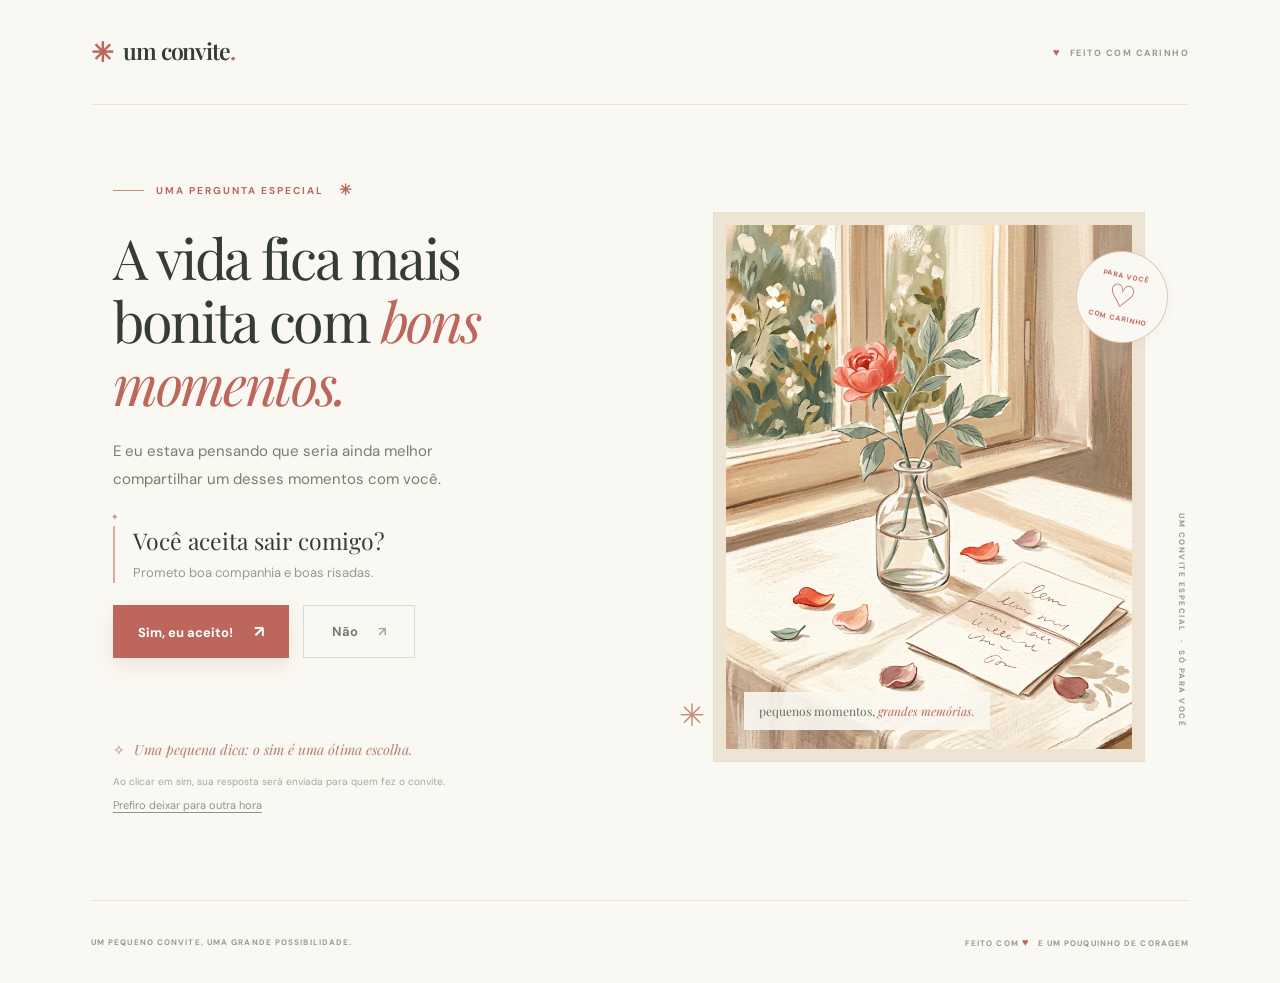
==== index.html @ 78d5b5eb "Create interactive invitation with email response Co-authored-by: arena-agent <297053741+arena-agent" ====
<!doctype html>
<html lang="pt-BR">
<head>
  <meta charset="utf-8">
  <meta name="viewport" content="width=device-width, initial-scale=1">
  <meta name="theme-color" content="#faf7f0">
  <meta name="description" content="Um pequeno convite, feito com carinho.">
  <title>Um convite para você ♡</title>
  <link rel="preconnect" href="https://fonts.googleapis.com">
  <link rel="preconnect" href="https://fonts.gstatic.com" crossorigin>
  <link href="https://fonts.googleapis.com/css2?family=DM+Sans:wght@400;500;600;700&family=Playfair+Display:ital,wght@0,400;0,500;0,600;1,400;1,500&display=swap" rel="stylesheet">
  <link rel="stylesheet" href="style.css">
  <script src="config.js" defer></script>
  <script src="script.js" defer></script>
</head>
<body>
  <div class="page-shell">
    <header class="header">
      <a class="brand" href="./" aria-label="Um convite, início"><span class="brand-icon">✳</span> um convite<span class="brand-dot">.</span></a>
      <span class="header-note"><span class="tiny-heart">♥</span> FEITO COM CARINHO</span>
    </header>

    <main class="invitation" id="convite">
      <section class="copy" aria-labelledby="title">
        <div class="eyebrow"><span class="eyebrow-line"></span> UMA PERGUNTA ESPECIAL <span class="eyebrow-star">✳</span></div>
        <h1 id="title">A vida fica mais<br>bonita com <em>bons<br class="desktop-break"> momentos.</em></h1>
        <p class="intro">E eu estava pensando que seria ainda melhor compartilhar um desses momentos com você.</p>
        <div class="question-block">
          <span class="question-sparkle" aria-hidden="true">✦</span>
          <p class="question">Você aceita sair comigo?</p>
          <p class="question-subtitle">Prometo boa companhia e boas risadas.</p>
        </div>

        <div id="response-area">
          <div class="button-playground" id="playground" aria-label="Opções de resposta">
            <button class="button button-yes" id="yes-button" type="button">Sim, eu aceito! <span aria-hidden="true">↗</span></button>
            <button class="button button-no" id="no-button" type="button">Não <span aria-hidden="true">↗</span></button>
          </div>
          <p class="playful-message" id="playful-message" aria-live="polite"><span aria-hidden="true">✧</span> Uma pequena dica: o sim é uma ótima escolha.</p>
          <p class="privacy-note">Ao clicar em sim, sua resposta será enviada para quem fez o convite.</p>
          <button class="decline-link" id="decline-button" type="button">Prefiro deixar para outra hora</button>
        </div>
        <div class="result" id="result" role="status" aria-live="polite" hidden></div>
      </section>

      <aside class="art-side" aria-label="Ilustração de uma flor em um vaso">
        <div class="art-frame">
          <img src="assets/convite-illustration.png" alt="Uma flor delicada em um vaso, ao lado de um bilhete." width="1024" height="1536">
          <span class="art-stamp" aria-hidden="true"><span>PARA VOCÊ</span><b>♡</b><span>COM CARINHO</span></span>
          <span class="art-caption">pequenos momentos, <em>grandes memórias.</em></span>
        </div>
        <span class="side-note" aria-hidden="true">UM CONVITE ESPECIAL&nbsp; · &nbsp;SÓ PARA VOCÊ</span>
        <span class="art-sparkle" aria-hidden="true">✳</span>
      </aside>
    </main>

    <footer class="footer"><span>UM PEQUENO CONVITE, UMA GRANDE POSSIBILIDADE.</span><span>FEITO COM <span class="tiny-heart">♥</span> E UM POUQUINHO DE CORAGEM</span></footer>
  </div>
</body>
</html>
---- style.css ----
:root{--ink:#343c34;--muted:#7f8678;--rose:#bd675c;--rose-dark:#a95149;--paper:#faf8f2;--line:#e8e6da;--serif:'Playfair Display',Georgia,serif;--sans:'DM Sans',Arial,sans-serif}
*{box-sizing:border-box}
html{background:var(--paper)}
body{margin:0;color:var(--ink);font-family:var(--sans);background:var(--paper)}
button{font:inherit}
button:focus-visible,a:focus-visible{outline:3px solid #ce8f78;outline-offset:4px}
[hidden]{display:none!important}
.page-shell{max-width:1440px;margin:auto;padding:0 7.1%}
.header{height:105px;display:flex;align-items:center;justify-content:space-between;border-bottom:1px solid var(--line)}
.brand{text-decoration:none;color:var(--ink);font-family:var(--serif);font-weight:600;font-size:23px;letter-spacing:-1.2px}.brand-icon{font-family:Georgia,serif;color:var(--rose);font-size:27px;vertical-align:-2px;margin-right:6px}.brand-dot{color:var(--rose)}
.header-note,.footer,.side-note{font-size:9px;letter-spacing:1.5px;font-weight:700;color:#969b8d}.tiny-heart{color:var(--rose);font-size:11px;margin-right:5px}
.invitation{min-height:690px;display:grid;grid-template-columns:1fr 0.88fr;gap:8%;align-items:center;padding:75px 2% 83px}
.copy{max-width:570px}.eyebrow{display:flex;align-items:center;gap:12px;color:var(--rose);font-size:10px;font-weight:700;letter-spacing:2px}.eyebrow-line{height:1px;width:31px;background:#c68b7d}.eyebrow-star{font-size:15px;margin-left:3px}
h1{font-family:var(--serif);font-size:clamp(43px,4.35vw,67px);font-weight:400;letter-spacing:-2.3px;line-height:1.13;margin:26px 0 23px}h1 em{font-weight:400;color:var(--rose)}
.intro{max-width:410px;color:#777e70;font-size:15px;line-height:1.85;margin:0}
.question-block{position:relative;margin:33px 0 22px;padding-left:18px;border-left:2px solid #dfaa9b}.question{font-family:var(--serif);font-size:23px;line-height:1.3;margin:0 0 7px}.question-subtitle{font-size:13px;color:#969b8d;margin:0;line-height:1.5}.question-sparkle{position:absolute;color:#c88f7b;left:-4px;top:-15px;font-size:9px;background:var(--paper)}
.button-playground{position:relative;width:100%;height:135px}.button{border:0;height:53px;padding:0 25px;cursor:pointer;font-weight:700;font-size:13px;transition:background .2s,box-shadow .2s}.button-yes{background:var(--rose);color:white;box-shadow:0 7px 18px #b96b5c27}.button-yes:hover{background:var(--rose-dark)}.button-yes:disabled{cursor:wait;opacity:.75}.button-yes span{margin-left:18px;font-size:16px}.button-no{background:transparent;border:1px solid #d9dbce;color:#777e70;min-width:112px}.button-no span{margin-left:17px;color:#a8ab9e}.button-no:hover{background:#fff}.button-playground .button{position:absolute;top:0}.button-playground .button-yes{left:0;z-index:1}.button-playground .button-no{left:190px}
.playful-message{margin:0;color:#b77d70;font-family:var(--serif);font-style:italic;font-size:14px;min-height:21px}.playful-message span{font-style:normal;margin-right:5px}.privacy-note{font-size:10px;line-height:1.6;color:#a4a99d;margin:13px 0 3px;max-width:390px}.decline-link{border:0;padding:5px 0;background:none;text-decoration:underline;text-underline-offset:3px;color:#8e9587;font-size:11px;cursor:pointer}
.art-side{position:relative;padding:0 22px 22px 0;max-width:480px;width:100%;justify-self:end}.art-frame{height:550px;position:relative;background:#eee4d4;padding:12px;border:1px solid #e9dfd1}.art-frame:after{content:'';position:absolute;z-index:-1;inset:20px -22px -22px 20px;border:1px solid #d9c4ae}.art-frame img{width:100%;height:100%;object-fit:cover;object-position:center 53%;display:block}.art-stamp{position:absolute;right:-24px;top:38px;width:92px;height:92px;border-radius:50%;background:#faf8f2;border:1px solid #dfc9b9;display:flex;flex-direction:column;align-items:center;justify-content:center;color:var(--rose);transform:rotate(12deg);box-shadow:0 2px 12px #544b3d0b}.art-stamp span{font-size:7px;letter-spacing:1px;font-weight:700}.art-stamp b{font-family:Georgia,serif;font-size:31px;font-weight:400;line-height:1.1}.art-caption{position:absolute;bottom:31px;left:30px;background:#faf8f0e8;padding:11px 15px;font-family:var(--serif);font-size:12px;color:#646e5e}.art-caption em{color:var(--rose)}.side-note{position:absolute;right:-20px;bottom:57px;writing-mode:vertical-rl;font-size:8px}.art-sparkle{position:absolute;left:-34px;bottom:48px;color:#c88f7b;font-size:31px}
.result{max-width:430px;padding:25px 26px;border:1px solid #e7d5c8;background:#fffaf5}.result-icon{font-size:26px;color:var(--rose)}.result h2{font-family:var(--serif);font-weight:400;font-size:27px;margin:8px 0}.result p{color:#777e70;font-size:14px;line-height:1.7;margin:0}.retry-button{margin-top:20px}
.footer{border-top:1px solid var(--line);min-height:83px;display:flex;justify-content:space-between;align-items:center;gap:20px;font-size:8px;letter-spacing:1.1px}
@media(max-width:800px){.page-shell{padding:0 6%}.header{height:76px}.invitation{grid-template-columns:1fr;gap:55px;padding:58px 2% 65px}.copy{max-width:none}.art-side{justify-self:center;max-width:460px}.art-frame{height:480px}.footer{line-height:1.6}.header-note{font-size:8px}h1{font-size:clamp(42px,8vw,60px)}}
@media(max-width:420px){.header-note{letter-spacing:.8px;font-size:7px}.brand{font-size:21px}.invitation{padding-top:48px}.desktop-break{display:none}h1{font-size:42px;letter-spacing:-1.7px}.question{font-size:21px}.button{padding:0 18px;font-size:12px}.button-yes span{margin-left:10px}.button-playground .button-no{left:163px;min-width:93px}.button-no span{margin-left:9px}.art-frame{height:390px}.art-stamp{width:75px;height:75px;right:-15px}.art-stamp span{font-size:6px}.art-stamp b{font-size:25px}.footer{align-items:flex-start;flex-direction:column;justify-content:center;gap:8px;padding:18px 0}}
@media(prefers-reduced-motion:reduce){*{transition:none!important}}
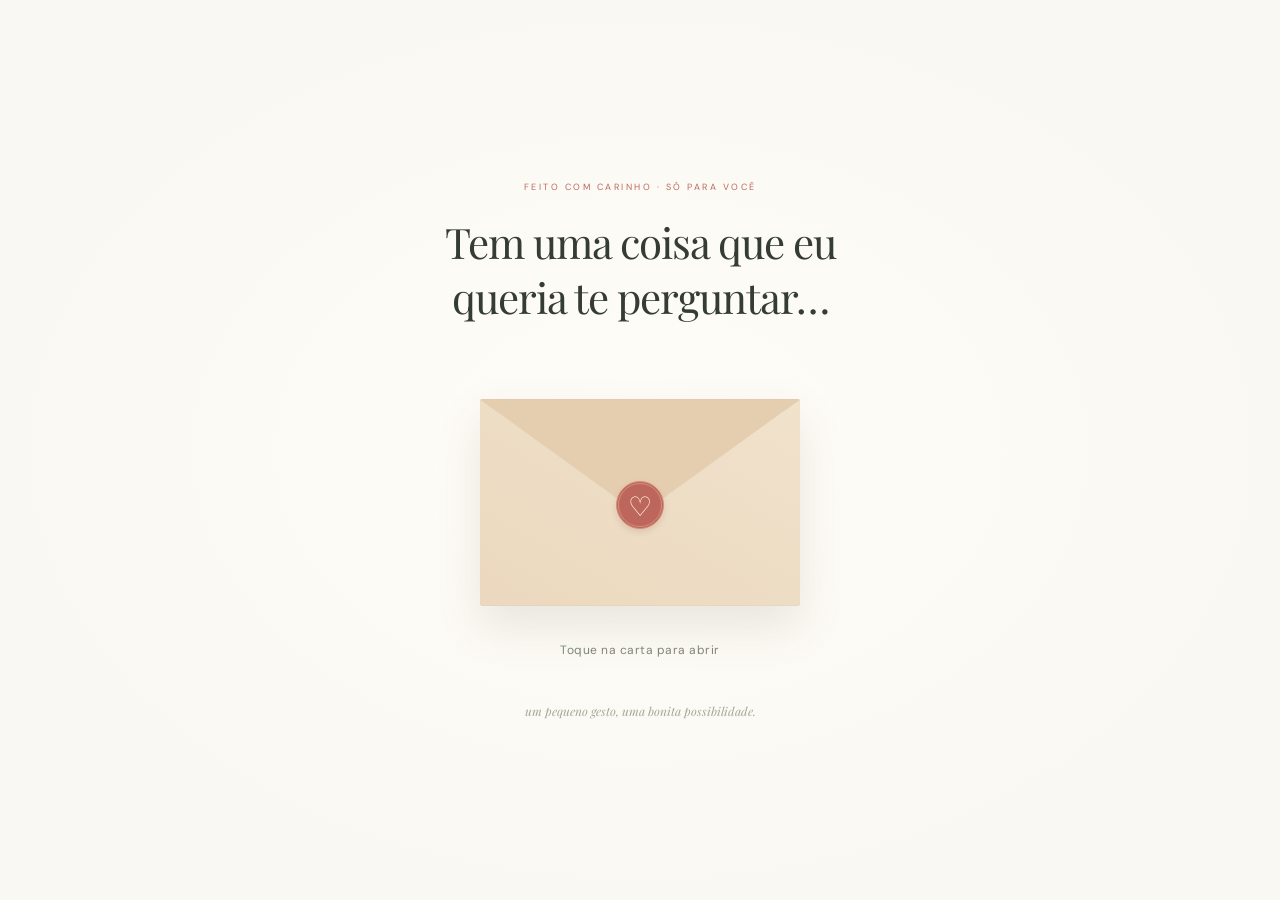
==== commit 9dde7f00: "Add animated envelope opening and background music controls Co-authored-by: arena-agent <297053741+a" ====
--- a/index.html
+++ b/index.html
@@ -14,6 +14,20 @@
   <script src="script.js" defer></script>
 </head>
 <body>
+  <section class="letter-intro" id="letter-intro" aria-label="Uma carta para você" hidden>
+    <p class="letter-eyebrow">FEITO COM CARINHO · SÓ PARA VOCÊ</p>
+    <h2>Tem uma coisa que eu<br>queria te perguntar…</h2>
+    <button class="envelope" id="open-letter" type="button" aria-label="Abrir a carta e iniciar a música">
+      <span class="envelope-paper" aria-hidden="true">Um convite especial <b>♡</b></span>
+      <span class="envelope-front" aria-hidden="true"></span>
+      <span class="envelope-flap" aria-hidden="true"></span>
+      <span class="envelope-seal" aria-hidden="true">♡</span>
+    </button>
+    <p class="letter-hint">Toque na carta para abrir</p>
+    <span class="letter-footnote">um pequeno gesto, uma bonita possibilidade.</span>
+  </section>
+  <audio id="background-music" loop preload="none"></audio>
+  <button class="music-toggle" id="music-toggle" type="button" aria-label="Tocar música de fundo" aria-pressed="false" hidden>Tocar música ♫</button>
   <div class="page-shell">
     <header class="header">
       <a class="brand" href="./" aria-label="Um convite, início"><span class="brand-icon">✳</span> um convite<span class="brand-dot">.</span></a>
@@ -23,7 +37,7 @@
     <main class="invitation" id="convite">
       <section class="copy" aria-labelledby="title">
         <div class="eyebrow"><span class="eyebrow-line"></span> UMA PERGUNTA ESPECIAL <span class="eyebrow-star">✳</span></div>
-        <h1 id="title">A vida fica mais<br>bonita com <em>bons<br class="desktop-break"> momentos.</em></h1>
+        <h1 id="title" tabindex="-1">A vida fica mais<br>bonita com <em>bons<br class="desktop-break"> momentos.</em></h1>
         <p class="intro">E eu estava pensando que seria ainda melhor compartilhar um desses momentos com você.</p>
         <div class="question-block">
           <span class="question-sparkle" aria-hidden="true">✦</span>
@@ -37,8 +51,6 @@
             <button class="button button-no" id="no-button" type="button">Não <span aria-hidden="true">↗</span></button>
           </div>
           <p class="playful-message" id="playful-message" aria-live="polite"><span aria-hidden="true">✧</span> Uma pequena dica: o sim é uma ótima escolha.</p>
-          <p class="privacy-note">Ao clicar em sim, sua resposta será enviada para quem fez o convite.</p>
-          <button class="decline-link" id="decline-button" type="button">Prefiro deixar para outra hora</button>
         </div>
         <div class="result" id="result" role="status" aria-live="polite" hidden></div>
       </section>
--- a/style.css
+++ b/style.css
@@ -15,10 +15,34 @@
 .intro{max-width:410px;color:#777e70;font-size:15px;line-height:1.85;margin:0}
 .question-block{position:relative;margin:33px 0 22px;padding-left:18px;border-left:2px solid #dfaa9b}.question{font-family:var(--serif);font-size:23px;line-height:1.3;margin:0 0 7px}.question-subtitle{font-size:13px;color:#969b8d;margin:0;line-height:1.5}.question-sparkle{position:absolute;color:#c88f7b;left:-4px;top:-15px;font-size:9px;background:var(--paper)}
 .button-playground{position:relative;width:100%;height:135px}.button{border:0;height:53px;padding:0 25px;cursor:pointer;font-weight:700;font-size:13px;transition:background .2s,box-shadow .2s}.button-yes{background:var(--rose);color:white;box-shadow:0 7px 18px #b96b5c27}.button-yes:hover{background:var(--rose-dark)}.button-yes:disabled{cursor:wait;opacity:.75}.button-yes span{margin-left:18px;font-size:16px}.button-no{background:transparent;border:1px solid #d9dbce;color:#777e70;min-width:112px}.button-no span{margin-left:17px;color:#a8ab9e}.button-no:hover{background:#fff}.button-playground .button{position:absolute;top:0}.button-playground .button-yes{left:0;z-index:1}.button-playground .button-no{left:190px}
-.playful-message{margin:0;color:#b77d70;font-family:var(--serif);font-style:italic;font-size:14px;min-height:21px}.playful-message span{font-style:normal;margin-right:5px}.privacy-note{font-size:10px;line-height:1.6;color:#a4a99d;margin:13px 0 3px;max-width:390px}.decline-link{border:0;padding:5px 0;background:none;text-decoration:underline;text-underline-offset:3px;color:#8e9587;font-size:11px;cursor:pointer}
+.playful-message{margin:0;color:#b77d70;font-family:var(--serif);font-style:italic;font-size:14px;min-height:21px}.playful-message span{font-style:normal;margin-right:5px}
 .art-side{position:relative;padding:0 22px 22px 0;max-width:480px;width:100%;justify-self:end}.art-frame{height:550px;position:relative;background:#eee4d4;padding:12px;border:1px solid #e9dfd1}.art-frame:after{content:'';position:absolute;z-index:-1;inset:20px -22px -22px 20px;border:1px solid #d9c4ae}.art-frame img{width:100%;height:100%;object-fit:cover;object-position:center 53%;display:block}.art-stamp{position:absolute;right:-24px;top:38px;width:92px;height:92px;border-radius:50%;background:#faf8f2;border:1px solid #dfc9b9;display:flex;flex-direction:column;align-items:center;justify-content:center;color:var(--rose);transform:rotate(12deg);box-shadow:0 2px 12px #544b3d0b}.art-stamp span{font-size:7px;letter-spacing:1px;font-weight:700}.art-stamp b{font-family:Georgia,serif;font-size:31px;font-weight:400;line-height:1.1}.art-caption{position:absolute;bottom:31px;left:30px;background:#faf8f0e8;padding:11px 15px;font-family:var(--serif);font-size:12px;color:#646e5e}.art-caption em{color:var(--rose)}.side-note{position:absolute;right:-20px;bottom:57px;writing-mode:vertical-rl;font-size:8px}.art-sparkle{position:absolute;left:-34px;bottom:48px;color:#c88f7b;font-size:31px}
 .result{max-width:430px;padding:25px 26px;border:1px solid #e7d5c8;background:#fffaf5}.result-icon{font-size:26px;color:var(--rose)}.result h2{font-family:var(--serif);font-weight:400;font-size:27px;margin:8px 0}.result p{color:#777e70;font-size:14px;line-height:1.7;margin:0}.retry-button{margin-top:20px}
 .footer{border-top:1px solid var(--line);min-height:83px;display:flex;justify-content:space-between;align-items:center;gap:20px;font-size:8px;letter-spacing:1.1px}
 @media(max-width:800px){.page-shell{padding:0 6%}.header{height:76px}.invitation{grid-template-columns:1fr;gap:55px;padding:58px 2% 65px}.copy{max-width:none}.art-side{justify-self:center;max-width:460px}.art-frame{height:480px}.footer{line-height:1.6}.header-note{font-size:8px}h1{font-size:clamp(42px,8vw,60px)}}
 @media(max-width:420px){.header-note{letter-spacing:.8px;font-size:7px}.brand{font-size:21px}.invitation{padding-top:48px}.desktop-break{display:none}h1{font-size:42px;letter-spacing:-1.7px}.question{font-size:21px}.button{padding:0 18px;font-size:12px}.button-yes span{margin-left:10px}.button-playground .button-no{left:163px;min-width:93px}.button-no span{margin-left:9px}.art-frame{height:390px}.art-stamp{width:75px;height:75px;right:-15px}.art-stamp span{font-size:6px}.art-stamp b{font-size:25px}.footer{align-items:flex-start;flex-direction:column;justify-content:center;gap:8px;padding:18px 0}}
 @media(prefers-reduced-motion:reduce){*{transition:none!important}}
+
+/* A sealed letter, opened by the visitor before revealing the invitation. */
+.letter-closed{overflow:hidden}
+.letter-intro{min-height:100vh;min-height:100svh;display:flex;flex-direction:column;align-items:center;justify-content:center;text-align:center;padding:40px 22px;background:radial-gradient(ellipse at center,#fffdf8,var(--paper) 72%);overflow:hidden;transition:opacity .4s 1.15s}
+.letter-eyebrow{font-size:9px;letter-spacing:2.5px;color:var(--rose);margin:0 0 22px}
+.letter-intro h2{font-family:var(--serif);font-size:clamp(28px,5vw,42px);line-height:1.3;font-weight:400;letter-spacing:-1px;margin:0 0 75px}
+.envelope{position:relative;isolation:isolate;width:min(320px,80vw);aspect-ratio:1.55;border:0;border-radius:3px;background:#dcc6ab;box-shadow:0 20px 45px #63503a20;cursor:pointer;perspective:1000px;padding:0;transition:transform .4s,box-shadow .4s;-webkit-tap-highlight-color:transparent}
+.envelope:hover{transform:translateY(-5px);box-shadow:0 26px 48px #63503a28}
+.envelope-paper{position:absolute;z-index:1;inset:12px 16px;background:#fffcf6;border:1px solid #e9ddcd;display:flex;flex-direction:column;justify-content:center;align-items:center;gap:10px;font-family:var(--serif);font-style:italic;font-size:19px;color:var(--rose);transition:transform .65s .45s}
+.envelope-paper b{font-size:33px;font-weight:400}
+.envelope-front{position:absolute;z-index:3;inset:0;background:linear-gradient(30deg,#ebd8be,#f1e2cc);clip-path:polygon(0 0,50% 55%,100% 0,100% 100%,0 100%);border-radius:3px}
+.envelope-flap{position:absolute;z-index:4;inset:0;background:#e5ceb0;clip-path:polygon(0 0,100% 0,50% 56%);transform-origin:top;backface-visibility:hidden;transition:transform .65s,z-index 0s .3s}
+.envelope-seal{position:absolute;z-index:5;left:calc(50% - 24px);top:calc(50% - 22px);width:48px;height:48px;display:grid;place-items:center;border-radius:50%;border:3px double #d48d7a;background:var(--rose);color:#fff2de;font:27px var(--serif);box-shadow:0 3px 6px #70402c25;transition:opacity .2s,transform .3s}
+.letter-hint{font-size:12px;color:var(--muted);margin:36px 0 0;letter-spacing:.5px}
+.letter-footnote{font-family:var(--serif);font-style:italic;color:#a5a693;font-size:12px;margin-top:45px}
+.is-opening{opacity:0;pointer-events:none}
+.is-opening .envelope{transform:translateY(15px)}
+.is-opening .envelope-seal{opacity:0;transform:scale(1.2)}
+.is-opening .envelope-flap{transform:rotateX(180deg);z-index:0}
+.is-opening .envelope-paper{transform:translateY(-65%)}
+.invitation-revealed{animation:reveal-invitation .8s ease-out both}
+@keyframes reveal-invitation{from{opacity:0;transform:translateY(20px)}to{opacity:1;transform:translateY(0)}}
+.music-toggle{position:fixed;z-index:10;right:18px;bottom:18px;max-width:calc(100vw - 36px);border:1px solid #dfc9b9;border-radius:24px;padding:11px 16px;background:#faf8f2f5;color:var(--rose-dark);box-shadow:0 4px 16px #544b3d12;font-size:11px;cursor:pointer}
+@media(prefers-reduced-motion:reduce){*,*::before,*::after{animation:none!important;transition:none!important}}
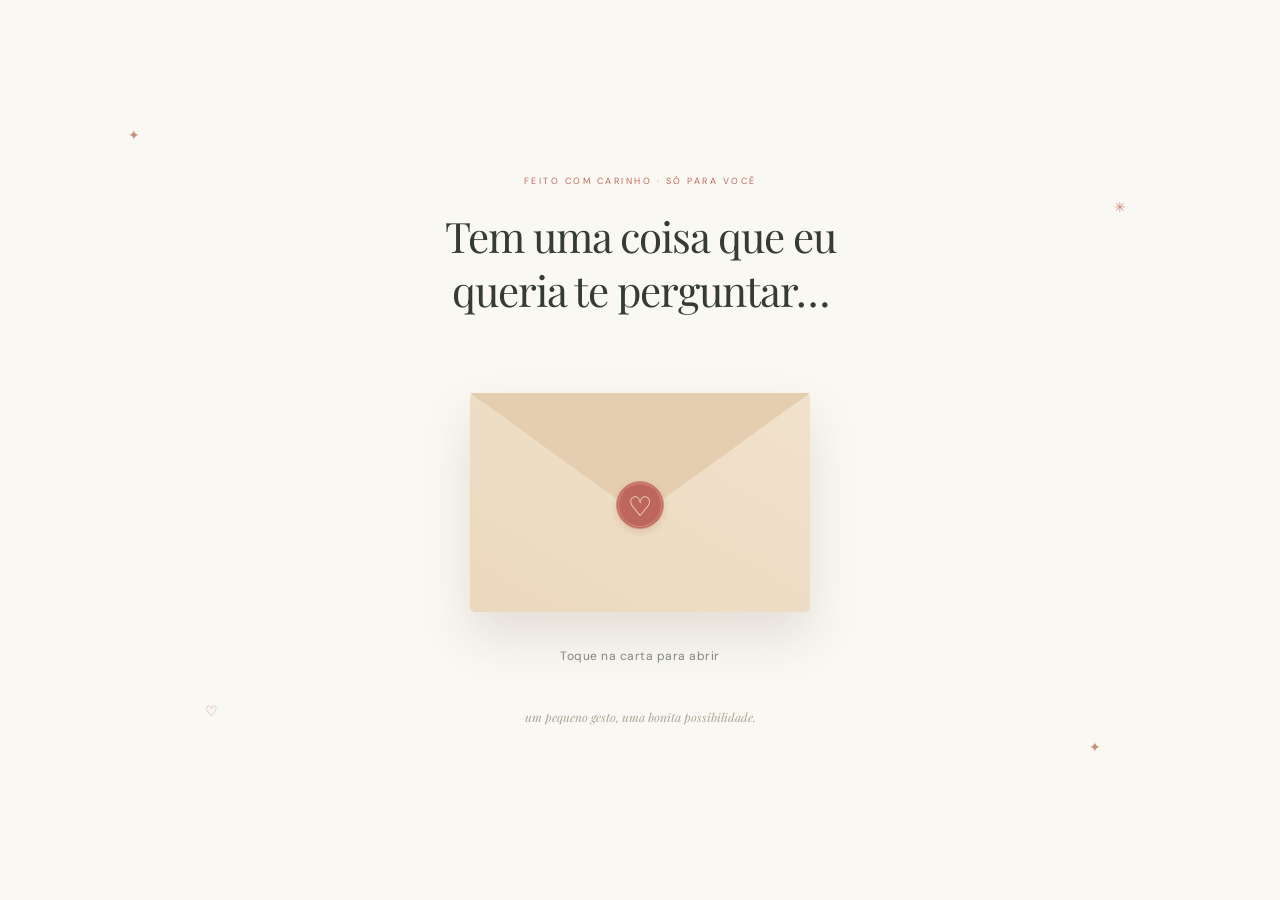
==== commit cfb7e4b2: "Torna a versão animada a página principal - Move index.html, style.css e script.js animados para a r" ====
--- a/index.html
+++ b/index.html
@@ -9,12 +9,16 @@
   <link rel="preconnect" href="https://fonts.googleapis.com">
   <link rel="preconnect" href="https://fonts.gstatic.com" crossorigin>
   <link href="https://fonts.googleapis.com/css2?family=DM+Sans:wght@400;500;600;700&family=Playfair+Display:ital,wght@0,400;0,500;0,600;1,400;1,500&display=swap" rel="stylesheet">
-  <link rel="stylesheet" href="style.css">
+  <link rel="stylesheet" href="style.css?v=2">
   <script src="config.js" defer></script>
-  <script src="script.js" defer></script>
+  <script src="script.js?v=2" defer></script>
 </head>
 <body>
   <section class="letter-intro" id="letter-intro" aria-label="Uma carta para você" hidden>
+    <span class="spark" style="top:14%;left:10%" aria-hidden="true">✦</span>
+    <span class="spark" style="top:22%;right:12%;animation-delay:-1s" aria-hidden="true">✳</span>
+    <span class="spark" style="bottom:20%;left:16%;animation-delay:-2s" aria-hidden="true">♡</span>
+    <span class="spark" style="bottom:16%;right:14%;animation-delay:-1.5s" aria-hidden="true">✦</span>
     <p class="letter-eyebrow">FEITO COM CARINHO · SÓ PARA VOCÊ</p>
     <h2>Tem uma coisa que eu<br>queria te perguntar…</h2>
     <button class="envelope" id="open-letter" type="button" aria-label="Abrir a carta e iniciar a música">
@@ -27,7 +31,10 @@
     <span class="letter-footnote">um pequeno gesto, uma bonita possibilidade.</span>
   </section>
   <audio id="background-music" loop preload="none"></audio>
-  <button class="music-toggle" id="music-toggle" type="button" aria-label="Tocar música de fundo" aria-pressed="false" hidden>Tocar música ♫</button>
+  <button class="music-toggle" id="music-toggle" type="button" aria-label="Tocar música de fundo" aria-pressed="false" hidden>
+    <span class="eq" aria-hidden="true"><i></i><i></i><i></i></span>
+    <span id="music-label">Tocar música ♫</span>
+  </button>
   <div class="page-shell">
     <header class="header">
       <a class="brand" href="./" aria-label="Um convite, início"><span class="brand-icon">✳</span> um convite<span class="brand-dot">.</span></a>
@@ -36,31 +43,32 @@
 
     <main class="invitation" id="convite">
       <section class="copy" aria-labelledby="title">
-        <div class="eyebrow"><span class="eyebrow-line"></span> UMA PERGUNTA ESPECIAL <span class="eyebrow-star">✳</span></div>
-        <h1 id="title" tabindex="-1">A vida fica mais<br>bonita com <em>bons<br class="desktop-break"> momentos.</em></h1>
-        <p class="intro">E eu estava pensando que seria ainda melhor compartilhar um desses momentos com você.</p>
-        <div class="question-block">
+        <div class="eyebrow" style="--i:0"><span class="eyebrow-line"></span> UMA PERGUNTA ESPECIAL <span class="eyebrow-star">✳</span></div>
+        <h1 id="title" tabindex="-1" style="--i:1">A vida fica mais<br>bonita com <em>bons<br class="desktop-break"> momentos.</em></h1>
+        <p class="intro" style="--i:2">E eu estava pensando que seria ainda melhor compartilhar um desses momentos com você.</p>
+        <div class="question-block" style="--i:3">
           <span class="question-sparkle" aria-hidden="true">✦</span>
           <p class="question">Você aceita sair comigo?</p>
           <p class="question-subtitle">Prometo boa companhia e boas risadas.</p>
         </div>
 
-        <div id="response-area">
+        <div id="response-area" style="--i:4">
           <div class="button-playground" id="playground" aria-label="Opções de resposta">
             <button class="button button-yes" id="yes-button" type="button">Sim, eu aceito! <span aria-hidden="true">↗</span></button>
             <button class="button button-no" id="no-button" type="button">Não <span aria-hidden="true">↗</span></button>
           </div>
           <p class="playful-message" id="playful-message" aria-live="polite"><span aria-hidden="true">✧</span> Uma pequena dica: o sim é uma ótima escolha.</p>
         </div>
-        <div class="result" id="result" role="status" aria-live="polite" hidden></div>
+        <div class="result" id="result" role="status" aria-live="polite" tabindex="-1" hidden></div>
       </section>
 
-      <aside class="art-side" aria-label="Ilustração de uma flor em um vaso">
+      <aside class="art-side" aria-label="Ilustração de uma varanda com xícaras, flores e uma carta">
+        <span class="art-ring" aria-hidden="true"></span>
         <div class="art-frame">
-          <img src="assets/convite-illustration.png" alt="Uma flor delicada em um vaso, ao lado de um bilhete." width="1024" height="1536">
-          <span class="art-stamp" aria-hidden="true"><span>PARA VOCÊ</span><b>♡</b><span>COM CARINHO</span></span>
-          <span class="art-caption">pequenos momentos, <em>grandes memórias.</em></span>
+          <img src="assets/ilustracao.jpg" alt="Duas xícaras, um buquê de peônias e uma carta com selo de cera numa varanda ao entardecer.">
         </div>
+        <span class="art-stamp" aria-hidden="true"><span>PARA VOCÊ</span><b>♡</b><span>COM CARINHO</span></span>
+        <span class="art-caption">pequenos momentos, <em>grandes memórias.</em></span>
         <span class="side-note" aria-hidden="true">UM CONVITE ESPECIAL&nbsp; · &nbsp;SÓ PARA VOCÊ</span>
         <span class="art-sparkle" aria-hidden="true">✳</span>
       </aside>
--- a/style.css
+++ b/style.css
@@ -1,48 +1,171 @@
-:root{--ink:#343c34;--muted:#7f8678;--rose:#bd675c;--rose-dark:#a95149;--paper:#faf8f2;--line:#e8e6da;--serif:'Playfair Display',Georgia,serif;--sans:'DM Sans',Arial,sans-serif}
+/* Versão animada: novo visual, com a mesma carta de abertura e o mesmo comportamento do botão "Não". */
+:root{--ink:#343c34;--muted:#7f8678;--rose:#bd675c;--rose-dark:#a95149;--paper:#faf8f2;--line:#e8e6da;--serif:'Playfair Display',Georgia,serif;--sans:'DM Sans',Arial,sans-serif;--ease-out:cubic-bezier(.22,1,.36,1)}
 *{box-sizing:border-box}
 html{background:var(--paper)}
-body{margin:0;color:var(--ink);font-family:var(--sans);background:var(--paper)}
+body{margin:0;min-height:100vh;color:var(--ink);font-family:var(--sans);background:var(--paper);overflow-x:hidden}
+body::before{content:'';position:fixed;inset:0;z-index:-2;pointer-events:none;background:url('assets/fundo.jpg') center/cover no-repeat;opacity:.95}
 button{font:inherit}
 button:focus-visible,a:focus-visible{outline:3px solid #ce8f78;outline-offset:4px}
 [hidden]{display:none!important}
-.page-shell{max-width:1440px;margin:auto;padding:0 7.1%}
-.header{height:105px;display:flex;align-items:center;justify-content:space-between;border-bottom:1px solid var(--line)}
-.brand{text-decoration:none;color:var(--ink);font-family:var(--serif);font-weight:600;font-size:23px;letter-spacing:-1.2px}.brand-icon{font-family:Georgia,serif;color:var(--rose);font-size:27px;vertical-align:-2px;margin-right:6px}.brand-dot{color:var(--rose)}
-.header-note,.footer,.side-note{font-size:9px;letter-spacing:1.5px;font-weight:700;color:#969b8d}.tiny-heart{color:var(--rose);font-size:11px;margin-right:5px}
-.invitation{min-height:690px;display:grid;grid-template-columns:1fr 0.88fr;gap:8%;align-items:center;padding:75px 2% 83px}
-.copy{max-width:570px}.eyebrow{display:flex;align-items:center;gap:12px;color:var(--rose);font-size:10px;font-weight:700;letter-spacing:2px}.eyebrow-line{height:1px;width:31px;background:#c68b7d}.eyebrow-star{font-size:15px;margin-left:3px}
-h1{font-family:var(--serif);font-size:clamp(43px,4.35vw,67px);font-weight:400;letter-spacing:-2.3px;line-height:1.13;margin:26px 0 23px}h1 em{font-weight:400;color:var(--rose)}
-.intro{max-width:410px;color:#777e70;font-size:15px;line-height:1.85;margin:0}
-.question-block{position:relative;margin:33px 0 22px;padding-left:18px;border-left:2px solid #dfaa9b}.question{font-family:var(--serif);font-size:23px;line-height:1.3;margin:0 0 7px}.question-subtitle{font-size:13px;color:#969b8d;margin:0;line-height:1.5}.question-sparkle{position:absolute;color:#c88f7b;left:-4px;top:-15px;font-size:9px;background:var(--paper)}
-.button-playground{position:relative;width:100%;height:135px}.button{border:0;height:53px;padding:0 25px;cursor:pointer;font-weight:700;font-size:13px;transition:background .2s,box-shadow .2s}.button-yes{background:var(--rose);color:white;box-shadow:0 7px 18px #b96b5c27}.button-yes:hover{background:var(--rose-dark)}.button-yes:disabled{cursor:wait;opacity:.75}.button-yes span{margin-left:18px;font-size:16px}.button-no{background:transparent;border:1px solid #d9dbce;color:#777e70;min-width:112px}.button-no span{margin-left:17px;color:#a8ab9e}.button-no:hover{background:#fff}.button-playground .button{position:absolute;top:0}.button-playground .button-yes{left:0;z-index:1}.button-playground .button-no{left:190px}
-.playful-message{margin:0;color:#b77d70;font-family:var(--serif);font-style:italic;font-size:14px;min-height:21px}.playful-message span{font-style:normal;margin-right:5px}
-.art-side{position:relative;padding:0 22px 22px 0;max-width:480px;width:100%;justify-self:end}.art-frame{height:550px;position:relative;background:#eee4d4;padding:12px;border:1px solid #e9dfd1}.art-frame:after{content:'';position:absolute;z-index:-1;inset:20px -22px -22px 20px;border:1px solid #d9c4ae}.art-frame img{width:100%;height:100%;object-fit:cover;object-position:center 53%;display:block}.art-stamp{position:absolute;right:-24px;top:38px;width:92px;height:92px;border-radius:50%;background:#faf8f2;border:1px solid #dfc9b9;display:flex;flex-direction:column;align-items:center;justify-content:center;color:var(--rose);transform:rotate(12deg);box-shadow:0 2px 12px #544b3d0b}.art-stamp span{font-size:7px;letter-spacing:1px;font-weight:700}.art-stamp b{font-family:Georgia,serif;font-size:31px;font-weight:400;line-height:1.1}.art-caption{position:absolute;bottom:31px;left:30px;background:#faf8f0e8;padding:11px 15px;font-family:var(--serif);font-size:12px;color:#646e5e}.art-caption em{color:var(--rose)}.side-note{position:absolute;right:-20px;bottom:57px;writing-mode:vertical-rl;font-size:8px}.art-sparkle{position:absolute;left:-34px;bottom:48px;color:#c88f7b;font-size:31px}
-.result{max-width:430px;padding:25px 26px;border:1px solid #e7d5c8;background:#fffaf5}.result-icon{font-size:26px;color:var(--rose)}.result h2{font-family:var(--serif);font-weight:400;font-size:27px;margin:8px 0}.result p{color:#777e70;font-size:14px;line-height:1.7;margin:0}.retry-button{margin-top:20px}
-.footer{border-top:1px solid var(--line);min-height:83px;display:flex;justify-content:space-between;align-items:center;gap:20px;font-size:8px;letter-spacing:1.1px}
-@media(max-width:800px){.page-shell{padding:0 6%}.header{height:76px}.invitation{grid-template-columns:1fr;gap:55px;padding:58px 2% 65px}.copy{max-width:none}.art-side{justify-self:center;max-width:460px}.art-frame{height:480px}.footer{line-height:1.6}.header-note{font-size:8px}h1{font-size:clamp(42px,8vw,60px)}}
-@media(max-width:420px){.header-note{letter-spacing:.8px;font-size:7px}.brand{font-size:21px}.invitation{padding-top:48px}.desktop-break{display:none}h1{font-size:42px;letter-spacing:-1.7px}.question{font-size:21px}.button{padding:0 18px;font-size:12px}.button-yes span{margin-left:10px}.button-playground .button-no{left:163px;min-width:93px}.button-no span{margin-left:9px}.art-frame{height:390px}.art-stamp{width:75px;height:75px;right:-15px}.art-stamp span{font-size:6px}.art-stamp b{font-size:25px}.footer{align-items:flex-start;flex-direction:column;justify-content:center;gap:8px;padding:18px 0}}
-@media(prefers-reduced-motion:reduce){*{transition:none!important}}
+body.letter-closed{overflow:hidden}
 
-/* A sealed letter, opened by the visitor before revealing the invitation. */
-.letter-closed{overflow:hidden}
-.letter-intro{min-height:100vh;min-height:100svh;display:flex;flex-direction:column;align-items:center;justify-content:center;text-align:center;padding:40px 22px;background:radial-gradient(ellipse at center,#fffdf8,var(--paper) 72%);overflow:hidden;transition:opacity .4s 1.15s}
+/* Corações flutuando ao fundo */
+.hearts{position:fixed;inset:0;overflow:hidden;z-index:-1;pointer-events:none}
+.heart{position:absolute;bottom:-40px;color:var(--rose);opacity:0;animation-name:rise;animation-timing-function:linear;animation-iteration-count:infinite}
+@keyframes rise{0%{transform:translate3d(0,0,0) rotate(0deg);opacity:0}10%{opacity:.5}90%{opacity:.35}100%{transform:translate3d(var(--sway,20px),-110vh,0) rotate(25deg);opacity:0}}
+/* Explosão de corações ao abrir a carta */
+.burst{position:fixed;z-index:20;left:0;top:0;color:var(--rose);font-size:18px;pointer-events:none;opacity:0;will-change:transform,opacity}
+
+/* Carta de abertura */
+.letter-intro{position:relative;min-height:100vh;min-height:100svh;display:flex;flex-direction:column;align-items:center;justify-content:center;text-align:center;padding:40px 22px;overflow:hidden;transition:opacity .4s 1.15s}
+.letter-intro>*{animation:fade-up .9s var(--ease-out) both}
+.letter-intro>.letter-eyebrow{animation-delay:.1s}
+.letter-intro>h2{animation-delay:.25s}
+.letter-intro>.envelope{animation-delay:.4s}
+.letter-intro>.letter-hint{animation-delay:.55s}
+.letter-intro>.letter-footnote{animation-delay:.7s}
+.spark{position:absolute;color:#c88f7b;font-size:14px;pointer-events:none;animation:twinkle 3.2s ease-in-out infinite}
 .letter-eyebrow{font-size:9px;letter-spacing:2.5px;color:var(--rose);margin:0 0 22px}
 .letter-intro h2{font-family:var(--serif);font-size:clamp(28px,5vw,42px);line-height:1.3;font-weight:400;letter-spacing:-1px;margin:0 0 75px}
-.envelope{position:relative;isolation:isolate;width:min(320px,80vw);aspect-ratio:1.55;border:0;border-radius:3px;background:#dcc6ab;box-shadow:0 20px 45px #63503a20;cursor:pointer;perspective:1000px;padding:0;transition:transform .4s,box-shadow .4s;-webkit-tap-highlight-color:transparent}
-.envelope:hover{transform:translateY(-5px);box-shadow:0 26px 48px #63503a28}
-.envelope-paper{position:absolute;z-index:1;inset:12px 16px;background:#fffcf6;border:1px solid #e9ddcd;display:flex;flex-direction:column;justify-content:center;align-items:center;gap:10px;font-family:var(--serif);font-style:italic;font-size:19px;color:var(--rose);transition:transform .65s .45s}
-.envelope-paper b{font-size:33px;font-weight:400}
-.envelope-front{position:absolute;z-index:3;inset:0;background:linear-gradient(30deg,#ebd8be,#f1e2cc);clip-path:polygon(0 0,50% 55%,100% 0,100% 100%,0 100%);border-radius:3px}
-.envelope-flap{position:absolute;z-index:4;inset:0;background:#e5ceb0;clip-path:polygon(0 0,100% 0,50% 56%);transform-origin:top;backface-visibility:hidden;transition:transform .65s,z-index 0s .3s}
-.envelope-seal{position:absolute;z-index:5;left:calc(50% - 24px);top:calc(50% - 22px);width:48px;height:48px;display:grid;place-items:center;border-radius:50%;border:3px double #d48d7a;background:var(--rose);color:#fff2de;font:27px var(--serif);box-shadow:0 3px 6px #70402c25;transition:opacity .2s,transform .3s}
+.envelope{position:relative;isolation:isolate;width:min(340px,80vw);aspect-ratio:1.55;border:0;border-radius:6px;background:#dcc6ab;box-shadow:0 24px 50px #63503a26;cursor:pointer;perspective:1000px;padding:0;transition:transform .4s var(--ease-out),box-shadow .4s;-webkit-tap-highlight-color:transparent;animation:bob 4.2s ease-in-out infinite,glow 3s ease-in-out infinite}
+.envelope:hover{transform:translateY(-5px) rotate(-.6deg)}
+.envelope:disabled{cursor:default}
+@keyframes bob{0%,100%{translate:0 0}50%{translate:0 -10px}}
+@keyframes glow{0%,100%{box-shadow:0 24px 50px #63503a26,0 0 0 0 #e9b6a500}50%{box-shadow:0 24px 50px #63503a26,0 0 0 24px #e9b6a52e}}
+.envelope-paper{position:absolute;z-index:1;inset:12px 16px;background:#fffcf6;border:1px solid #e9ddcd;display:flex;flex-direction:column;justify-content:center;align-items:center;gap:10px;font-family:var(--serif);font-style:italic;font-size:19px;color:var(--rose);transition:transform .65s .45s var(--ease-out)}
+.envelope-paper b{font-size:33px;font-weight:400;display:inline-block;animation:beat 2.4s ease-in-out infinite}
+.envelope-front{position:absolute;z-index:3;inset:0;background:linear-gradient(30deg,#ebd8be,#f1e2cc);clip-path:polygon(0 0,50% 55%,100% 0,100% 100%,0 100%);border-radius:6px}
+.envelope-flap{position:absolute;z-index:4;inset:0;background:#e5ceb0;clip-path:polygon(0 0,100% 0,50% 56%);transform-origin:top;backface-visibility:hidden;transition:transform .65s var(--ease-out),z-index 0s .3s}
+.envelope-seal{position:absolute;z-index:5;left:calc(50% - 24px);top:calc(50% - 22px);width:48px;height:48px;display:grid;place-items:center;border-radius:50%;border:3px double #d48d7a;background:var(--rose);color:#fff2de;font:27px var(--serif);box-shadow:0 3px 6px #70402c25;transition:opacity .2s,transform .3s;animation:seal-pulse 2.4s ease-in-out infinite}
 .letter-hint{font-size:12px;color:var(--muted);margin:36px 0 0;letter-spacing:.5px}
 .letter-footnote{font-family:var(--serif);font-style:italic;color:#a5a693;font-size:12px;margin-top:45px}
 .is-opening{opacity:0;pointer-events:none}
-.is-opening .envelope{transform:translateY(15px)}
-.is-opening .envelope-seal{opacity:0;transform:scale(1.2)}
+.is-opening .envelope{transform:translateY(15px);animation:none}
+.is-opening .envelope-seal{opacity:0;transform:scale(1.2);animation:none}
 .is-opening .envelope-flap{transform:rotateX(180deg);z-index:0}
-.is-opening .envelope-paper{transform:translateY(-65%)}
-.invitation-revealed{animation:reveal-invitation .8s ease-out both}
-@keyframes reveal-invitation{from{opacity:0;transform:translateY(20px)}to{opacity:1;transform:translateY(0)}}
-.music-toggle{position:fixed;z-index:10;right:18px;bottom:18px;max-width:calc(100vw - 36px);border:1px solid #dfc9b9;border-radius:24px;padding:11px 16px;background:#faf8f2f5;color:var(--rose-dark);box-shadow:0 4px 16px #544b3d12;font-size:11px;cursor:pointer}
-@media(prefers-reduced-motion:reduce){*,*::before,*::after{animation:none!important;transition:none!important}}
+.is-opening .envelope-paper{transform:translateY(-65%) scale(1.04)}
+
+/* Convite */
+.page-shell{max-width:1200px;margin:auto;padding:0 6%}
+.invitation-revealed{animation:page-in .8s var(--ease-out) both}
+@keyframes page-in{from{opacity:0}to{opacity:1}}
+.header{height:96px;display:flex;align-items:center;justify-content:space-between;border-bottom:1px solid var(--line)}
+.brand{text-decoration:none;color:var(--ink);font-family:var(--serif);font-weight:600;font-size:23px;letter-spacing:-1.2px}
+.brand-icon{font-family:Georgia,serif;color:var(--rose);font-size:27px;vertical-align:-2px;margin-right:6px;display:inline-block;animation:spin-slow 16s linear infinite}
+.brand-dot{color:var(--rose)}
+.header-note,.footer,.side-note{font-size:9px;letter-spacing:1.5px;font-weight:700;color:#969b8d}
+.tiny-heart{color:var(--rose);font-size:11px;margin-right:5px;display:inline-block;animation:beat 2.4s ease-in-out infinite}
+.invitation{min-height:calc(100vh - 176px);display:grid;grid-template-columns:1.05fr .95fr;gap:6%;align-items:center;padding:70px 0 80px}
+.invitation-revealed .copy>*{animation:fade-up .8s var(--ease-out) both;animation-delay:calc(var(--i,0) * .12s + .25s)}
+.invitation-revealed .art-side{animation:fade-up .9s var(--ease-out) both .35s}
+@keyframes fade-up{from{opacity:0;transform:translateY(18px)}to{opacity:1;transform:none}}
+
+/* Cartão com o texto */
+.copy{position:relative;max-width:580px;padding:52px 56px 48px;border-radius:32px;background:linear-gradient(160deg,#fffdf8f5,#fbf3eaf2);border:1px solid #efe2d0;box-shadow:0 40px 80px -40px #5b4a3a40}
+.eyebrow{display:flex;align-items:center;gap:12px;color:var(--rose);font-size:10px;font-weight:700;letter-spacing:2px}
+.eyebrow-line{height:1px;width:31px;background:#c68b7d;transform-origin:left;animation:line-grow 1.2s var(--ease-out) .5s both}
+.eyebrow-star{font-size:15px;margin-left:3px;display:inline-block;animation:spin-slow 10s linear infinite}
+h1{font-family:var(--serif);font-size:clamp(43px,4.35vw,64px);font-weight:400;letter-spacing:-2.3px;line-height:1.13;margin:26px 0 23px}
+h1 em{font-weight:400;color:var(--rose);background:linear-gradient(transparent 82%,#f2c9bb 82%) no-repeat;background-size:0 100%;animation:highlight 1s var(--ease-out) 1.1s forwards}
+.intro{max-width:430px;color:#777e70;font-size:15px;line-height:1.85;margin:0}
+.question-block{position:relative;margin:33px 0 22px;padding:14px 0 14px 20px;border-left:2px solid #dfaa9b;background:linear-gradient(90deg,#f7e2d8aa,transparent 70%);border-radius:0 16px 16px 0}
+.question{font-family:var(--serif);font-size:23px;line-height:1.3;margin:0 0 7px}
+.question-subtitle{font-size:13px;color:#969b8d;margin:0;line-height:1.5}
+.question-sparkle{position:absolute;color:#c88f7b;left:-6px;top:-12px;font-size:12px;animation:twinkle 2.8s ease-in-out infinite}
+
+/* Botões */
+.button-playground{position:relative;width:100%;height:135px}
+.button{position:relative;overflow:hidden;border:0;height:54px;padding:0 26px;border-radius:999px;cursor:pointer;font-weight:700;font-size:13px;transition:background .25s,box-shadow .25s,transform .2s,color .25s,left .35s var(--ease-out),top .35s var(--ease-out)}
+.button:active{transform:scale(.97)}
+.button-yes{background:linear-gradient(135deg,#c9766a,var(--rose));color:#fff;box-shadow:0 10px 24px #b96b5c40;animation:pulse 2.6s ease-out infinite}
+.button-yes::after{content:'';position:absolute;top:0;bottom:0;left:-60%;width:40%;background:linear-gradient(100deg,transparent,#ffffff66,transparent);transform:skewX(-20deg);animation:shine 3.8s ease-in-out infinite;pointer-events:none}
+.button-yes:hover{background:linear-gradient(135deg,var(--rose),var(--rose-dark))}
+.button-yes:disabled{cursor:wait;opacity:.75;animation:none}
+.button-yes span{margin-left:18px;font-size:16px}
+.button-no{background:#fffdf8;border:1px solid #d9c9b5;color:#6f7768;min-width:118px}
+.button-no span{margin-left:17px;color:#a8ab9e}
+.button-no:hover{background:#fff;border-color:#c9b59e}
+.button-playground .button{position:absolute;top:0}
+.button-playground .button-yes{left:0;z-index:1}
+.button-playground .button-no{left:212px}
+@keyframes pulse{0%{box-shadow:0 10px 24px #b96b5c40,0 0 0 0 #c9766a66}70%,100%{box-shadow:0 10px 24px #b96b5c40,0 0 0 16px #c9766a00}}
+@keyframes shine{0%,55%{left:-60%}100%{left:130%}}
+
+.playful-message{margin:0;color:#b77d70;font-family:var(--serif);font-style:italic;font-size:14px;min-height:21px}
+.playful-message span{font-style:normal;margin-right:5px;display:inline-block;animation:twinkle 2s ease-in-out infinite}
+.bump{animation:bump .5s var(--ease-out)}
+@keyframes bump{from{opacity:0;transform:translateY(6px)}to{opacity:1;transform:none}}
+
+/* Resultado do envio */
+.result{padding:26px 28px;margin-top:22px;border-radius:20px;border:1px solid #ead7c9;background:#fffaf5;animation:fade-up .6s var(--ease-out) both;outline:none}
+.result-icon{font-size:26px;color:var(--rose);display:inline-block;animation:beat 1.4s ease-in-out infinite}
+.result h2{font-family:var(--serif);font-weight:400;font-size:27px;margin:8px 0}
+.result p{color:#777e70;font-size:14px;line-height:1.7;margin:0}
+.retry-button{margin-top:20px}
+
+/* Ilustração em arco */
+.art-side{position:relative;justify-self:end;width:100%;max-width:470px;padding:0 24px 24px 0}
+.art-ring{position:absolute;z-index:0;left:0;top:26px;right:24px;bottom:0;border:1px dashed #d6b29f;border-radius:240px 240px 32px 32px;animation:spin-ring 40s linear infinite}
+.art-frame{position:relative;z-index:1;height:560px;padding:14px;background:#eee4d4;border:1px solid #e9dfd1;border-radius:230px 230px 28px 28px;box-shadow:0 30px 60px -28px #5b4a3a55;overflow:hidden}
+.art-frame img{width:100%;height:100%;object-fit:cover;object-position:center 62%;display:block;border-radius:216px 216px 18px 18px;animation:breathe 11s ease-in-out infinite alternate}
+.art-stamp{position:absolute;z-index:2;right:-6px;top:52px;width:98px;height:98px;border-radius:50%;background:#faf8f2;border:1px solid #dfc9b9;display:flex;flex-direction:column;align-items:center;justify-content:center;color:var(--rose);rotate:0deg;box-shadow:0 6px 18px #544b3d14}
+.art-stamp span{font-size:7px;letter-spacing:1px;font-weight:700}
+.art-stamp b{font-family:Georgia,serif;font-size:31px;font-weight:400;line-height:1.1}
+.art-caption{position:absolute;z-index:2;bottom:52px;left:24px;background:#faf8f0ee;padding:11px 15px;border-radius:14px;font-family:var(--serif);font-size:12px;color:#646e5e;box-shadow:0 8px 20px #544b3d10}
+.art-caption em{color:var(--rose)}
+.side-note{position:absolute;right:-20px;bottom:57px;writing-mode:vertical-rl;font-size:8px}
+.art-sparkle{position:absolute;z-index:2;left:-14px;bottom:70px;color:#c88f7b;font-size:31px;animation:twinkle 3.4s ease-in-out infinite}
+
+/* Rodapé */
+.footer{border-top:1px solid var(--line);min-height:83px;display:flex;justify-content:space-between;align-items:center;gap:20px;font-size:8px;letter-spacing:1.1px}
+
+/* Botão de música */
+.music-toggle{position:fixed;z-index:10;right:18px;bottom:18px;display:inline-flex;align-items:center;gap:10px;max-width:calc(100vw - 36px);border:1px solid #e0c8b8;border-radius:999px;padding:11px 18px 11px 14px;background:#fffdf8f5;color:var(--rose-dark);box-shadow:0 10px 24px #544b3d1a;font-size:12px;cursor:pointer;transition:transform .2s var(--ease-out),box-shadow .2s}
+.music-toggle:hover{transform:translateY(-2px);box-shadow:0 14px 28px #544b3d24}
+.eq{display:inline-flex;align-items:flex-end;gap:2px;height:12px}
+.eq i{display:block;width:3px;height:4px;border-radius:2px;background:var(--rose)}
+.music-toggle.is-playing .eq i{animation:eq .9s ease-in-out infinite}
+.music-toggle.is-playing .eq i:nth-child(2){animation-delay:-.3s}
+.music-toggle.is-playing .eq i:nth-child(3){animation-delay:-.6s}
+
+/* Animações gerais */
+@keyframes twinkle{0%,100%{opacity:.4;scale:.8}50%{opacity:1;scale:1.15}}
+@keyframes beat{0%,100%{scale:1}15%{scale:1.18}30%{scale:1}45%{scale:1.12}}
+@keyframes seal-pulse{0%,100%{scale:1}50%{scale:1.08}}
+@keyframes spin-slow{to{rotate:360deg}}
+@keyframes spin-ring{to{rotate:360deg}}
+@keyframes breathe{from{transform:scale(1)}to{transform:scale(1.05)}}
+@keyframes line-grow{from{transform:scaleX(0)}to{transform:scaleX(1)}}
+@keyframes highlight{to{background-size:100% 100%}}
+@keyframes eq{0%,100%{height:3px}50%{height:12px}}
+
+@media(max-width:860px){
+  .invitation{grid-template-columns:1fr;gap:56px;padding:48px 0 64px;min-height:0}
+  .copy{max-width:none;padding:40px 30px 36px;border-radius:26px}
+  .art-side{justify-self:center;max-width:440px;padding:0 20px 0 0}
+  .art-frame{height:480px}
+  h1{font-size:clamp(40px,8vw,58px)}
+}
+@media(max-width:480px){
+  .page-shell{padding:0 5%}
+  .header{height:76px}
+  .header-note{font-size:7px;letter-spacing:.8px}
+  .brand{font-size:21px}
+  .copy{padding:32px 20px 28px;border-radius:22px}
+  .desktop-break{display:none}
+  h1{font-size:40px;letter-spacing:-1.7px}
+  .question{font-size:21px}
+  .button{padding:0 18px;font-size:12px}
+  .button-yes span{margin-left:10px}
+  .button-playground .button-no{left:170px;min-width:100px}
+  .button-no span{margin-left:9px}
+  .art-frame{height:400px}
+  .art-stamp{width:76px;height:76px;right:-8px}
+  .art-stamp span{font-size:6px}
+  .art-stamp b{font-size:25px}
+  .footer{align-items:flex-start;flex-direction:column;justify-content:center;gap:8px;padding:18px 0;line-height:1.6}
+}
+@media(prefers-reduced-motion:reduce){
+  *,*::before,*::after{animation:none!important;transition:none!important}
+  .hearts,.burst{display:none!important}
+}
